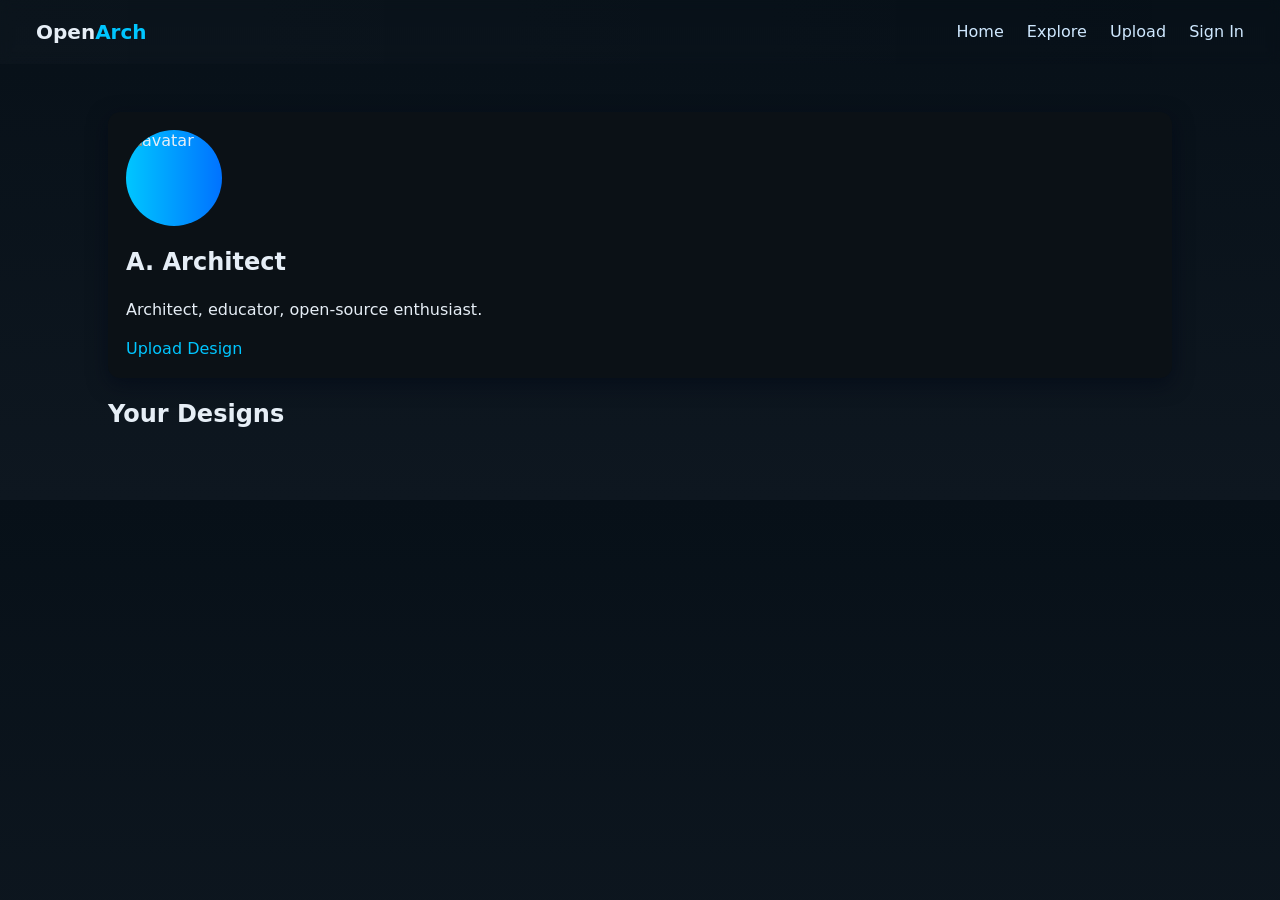
==== account.html @ 58270440 "Had chat fill out website" ====
<!doctype html>
<html lang="en">
<head>
  <meta charset="utf-8" />
  <meta name="viewport" content="width=device-width,initial-scale=1" />
  <title>Account  Open Architecture</title>
  <link rel="stylesheet" href="assets/css/styles.css">
</head>
<body>
  <header class="site-header">
    <div class="brand">Open<span>Arch</span></div>
    <nav>
      <a href="index.html">Home</a>
      <a href="search.html">Explore</a>
      <a href="upload.html">Upload</a>
      <a href="account.html" id="accountLink">Account</a>
      <a href="login.html" id="loginLink">Sign In</a>
    </nav>
  </header>

  <main class="container account-page">
    <aside class="profile card">
      <img src="assets/images/avatar.png" class="avatar" alt="avatar">
      <h2 id="acctName">A. Architect</h2>
      <p id="acctBio">Architect, educator, open-source enthusiast.</p>
      <a href="upload.html" class="btn">Upload Design</a>
    </aside>

    <section class="account-content">
      <h1>Your Designs</h1>
      <div id="userDesigns" class="results-grid">
        <!-- user designs -->
      </div>
    </section>
  </main>

  <script src="assets/js/app.js"></script>
</body>
</html>
---- assets/css/styles.css ----
/* Styles for OpenArch - simple modern aesthetic */
:root{--bg:#0f1720;--panel:#0b1116;--accent:#00c6ff;--accent2:#0072ff;--muted:#9aa4b2;--glass: rgba(255,255,255,0.03);}*{box-sizing:border-box;font-family:Inter,system-ui,Arial,sans-serif}body{margin:0;background:linear-gradient(180deg,#071018 0%, #0e1720 100%);color:#e6eef6;line-height:1.4}a{color:var(--accent);text-decoration:none}header.site-header{display:flex;align-items:center;justify-content:space-between;padding:18px 36px;background:linear-gradient(90deg,rgba(255,255,255,0.02),transparent);backdrop-filter:blur(6px)}header .brand{font-weight:700;font-size:20px}header .brand span{color:var(--accent)}header nav a{margin-left:18px;color:#cfe8ff}main.hero{display:flex;align-items:center;justify-content:space-between;padding:48px 36px;gap:24px}main.hero .hero-inner{max-width:54%}main.hero h1{font-size:44px;margin:0 0 12px;color:#fff;letter-spacing:-0.02em}main.hero p{color:var(--muted);font-size:18px}.hero-cta .btn{display:inline-block;padding:12px 20px;border-radius:10px;background:linear-gradient(90deg,var(--accent),var(--accent2));color:#ffffff;font-weight:700;margin-right:12px;box-shadow:0 6px 20px rgba(0,110,255,0.12);border:0}.btn.secondary{background:transparent;border:1px solid rgba(255,255,255,0.06);color:#cfe8ff}.container{max-width:1100px;margin:48px auto;padding:0 18px}.vision h2{font-size:28px;margin-bottom:8px}.cards{display:flex;gap:18px;margin-top:18px}.card{background:var(--panel);padding:18px;border-radius:12px;flex:1;box-shadow:0 6px 20px rgba(2,8,23,0.6)}.card h3{margin-top:0}.site-footer{padding:24px;text-align:center;color:var(--muted)}.search-bar{display:flex;gap:8px;align-items:center;margin:18px 0}.search-bar input{flex:1;padding:12px;border-radius:10px;border:1px solid rgba(255,255,255,0.04);background:var(--glass);color:#fff}.search-bar select{padding:12px;border-radius:10px;background:transparent;border:1px solid rgba(255,255,255,0.04);color:#fff}.results-grid{display:grid;grid-template-columns:repeat(auto-fill,minmax(240px,1fr));gap:16px}a.result{display:flex;gap:12px;align-items:center;padding:12px;border-radius:12px;background:linear-gradient(180deg,rgba(255,255,255,0.02),transparent);border:1px solid rgba(255,255,255,0.02)}a.result img{width:96px;height:72px;object-fit:cover;border-radius:8px}.design-page{display:flex;gap:32px;align-items:flex-start}.design-media img{width:560px;height:380px;object-fit:cover;border-radius:12px;box-shadow:0 20px 60px rgba(2,8,23,0.7)}.design-info{flex:1}.details{list-style:none;padding:0}.auth .card,.card.form{padding:18px;border-radius:12px;background:var(--panel)}label{display:block;margin-bottom:12px}input[type=text],input[type=email],input[type=password],textarea,select{width:100%;padding:10px;border-radius:8px;border:1px solid rgba(255,255,255,0.04);background:transparent;color:#fff}.form-actions{display:flex;gap:12px;align-items:center}.avatar{width:96px;height:96px;border-radius:999px;background:linear-gradient(90deg,var(--accent),var(--accent2));display:block;margin-bottom:12px}@media (max-width:900px){main.hero{flex-direction:column}.design-media img{width:100%;height:auto}}
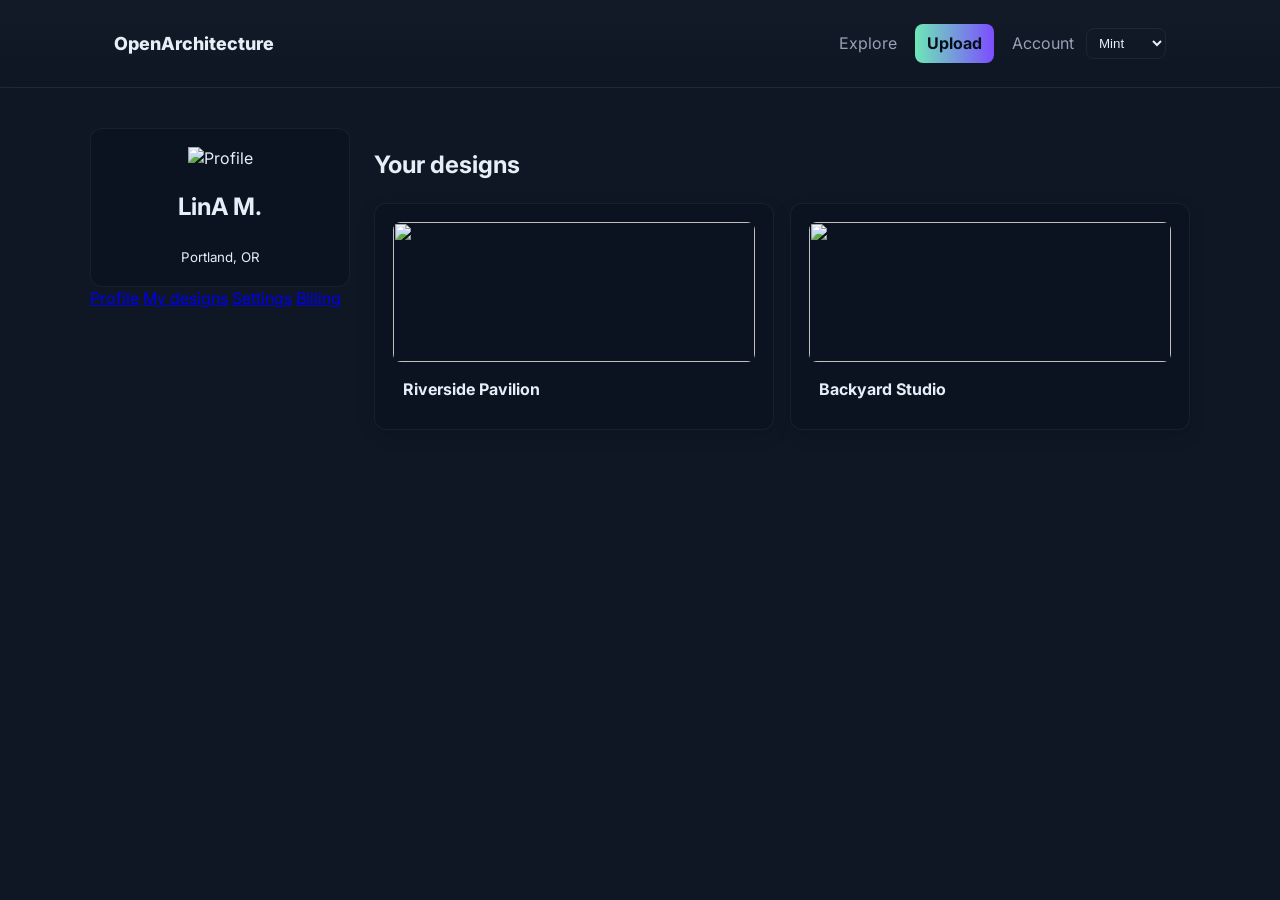
==== commit d6f09bd2: "Alt design but still mostly monochrome" ====
--- a/account.html
+++ b/account.html
@@ -4,36 +4,61 @@
   <meta charset="utf-8" />
   <meta name="viewport" content="width=device-width,initial-scale=1" />
   <title>Account  Open Architecture</title>
-  <link rel="stylesheet" href="assets/css/styles.css">
+  <link href="https://fonts.googleapis.com/css2?family=Inter:wght@300;400;600;800&display=swap" rel="stylesheet">
+  <link rel="stylesheet" href="/css/styles.css">
 </head>
 <body>
   <header class="site-header">
-    <div class="brand">Open<span>Arch</span></div>
-    <nav>
-      <a href="index.html">Home</a>
-      <a href="search.html">Explore</a>
-      <a href="upload.html">Upload</a>
-      <a href="account.html" id="accountLink">Account</a>
-      <a href="login.html" id="loginLink">Sign In</a>
-    </nav>
+    <div class="container nav">
+      <a class="brand" href="/">OpenArchitecture</a>
+      <nav>
+        <a href="/search.html">Explore</a>
+        <a href="/upload.html" class="cta">Upload</a>
+        <a href="/account.html">Account</a>
+        <select class="theme-select" id="themeSelectAccount" aria-label="Theme selector">
+          <option value="mint">Mint</option>
+          <option value="sunset">Sunset</option>
+          <option value="ocean">Ocean</option>
+          <option value="paper">Paper</option>
+        </select>
+      </nav>
+    </div>
   </header>
 
   <main class="container account-page">
-    <aside class="profile card">
-      <img src="assets/images/avatar.png" class="avatar" alt="avatar">
-      <h2 id="acctName">A. Architect</h2>
-      <p id="acctBio">Architect, educator, open-source enthusiast.</p>
-      <a href="upload.html" class="btn">Upload Design</a>
+    <aside class="account-sidebar">
+      <div class="profile">
+        <img src="/images/avatar.jpg" alt="Profile" />
+        <h2>LinA M.</h2>
+        <small>Portland, OR</small>
+      </div>
+      <nav>
+        <a href="#">Profile</a>
+        <a href="#">My designs</a>
+        <a href="#">Settings</a>
+        <a href="#">Billing</a>
+      </nav>
     </aside>
 
-    <section class="account-content">
-      <h1>Your Designs</h1>
-      <div id="userDesigns" class="results-grid">
+    <section class="account-main">
+      <h1>Your designs</h1>
+      <div class="grid" id="myDesigns">
         <!-- user designs -->
       </div>
     </section>
   </main>
 
-  <script src="assets/js/app.js"></script>
+  <script src="/js/account.js"></script>
+  <script>
+    const sel = document.getElementById('themeSelectAccount')
+    const saved = localStorage.getItem('oa.theme') || 'mint'
+    document.documentElement.dataset.theme = saved
+    if(sel) sel.value = saved
+    sel?.addEventListener('change', e=>{
+      const v = e.target.value
+      document.documentElement.dataset.theme = v
+      localStorage.setItem('oa.theme', v)
+    })
+  </script>
 </body>
-</html>+</html>
--- a/css/styles.css
+++ b/css/styles.css
@@ -0,0 +1,179 @@
+/* Themeable CSS variables — switch themes via document.documentElement.dataset.theme = 'mint' | 'sunset' | 'ocean' | 'paper' */
+:root{
+  /* semantic tokens used across the site */
+  --bg: #0f1724; /* page background */
+  --card: #0b1220; /* surface / cards */
+  --muted: #98a0b3; /* subdued text */
+  --accent: #6ee7b7; /* primary accent */
+  --accent-2: #7c4dff; /* secondary accent (gradient end) */
+  --text: #e6eef8; /* main text */
+  --glass: rgba(255,255,255,0.04);
+  --radius: 12px;
+  --max-width: 1100px;
+  --focus: rgba(110,231,183,0.18);
+  --border: rgba(255,255,255,0.06);
+  --header-bg: linear-gradient(180deg, rgba(255,255,255,0.02), transparent);
+  --card-shadow: 0 10px 30px rgba(6,10,18,0.6);
+  --hero-overlay: linear-gradient(180deg, rgba(0,0,0,0.0), rgba(0,0,0,0.18));
+}
+
+/* Mint (default) */
+:root, :root[data-theme='mint']{
+  --bg: #0f1724;
+  --card: #0b1220;
+  --muted: #98a0b3;
+  --accent: #6ee7b7;
+  --accent-2: #7c4dff;
+  --text: #e6eef8;
+  --focus: rgba(110,231,183,0.12);
+  --border: rgba(255,255,255,0.06);
+  --header-bg: linear-gradient(180deg, rgba(255,255,255,0.02), transparent);
+  --card-shadow: 0 10px 30px rgba(6,10,18,0.6);
+  --hero-overlay: linear-gradient(180deg, rgba(110,231,183,0.06), rgba(124,77,255,0.02));
+}
+
+/* Sunset: warm coral / gold */
+:root[data-theme='sunset']{
+  --bg: linear-gradient(180deg,#1a0f12,#12090a);
+  --card: #1a0f12;
+  --muted: #d6b7a8;
+  --accent: #ffb366; /* warm gold */
+  --accent-2: #ff6b6b; /* coral */
+  --text: #fff6f3;
+  --focus: rgba(255,182,102,0.12);
+  --border: rgba(255,182,102,0.08);
+  --header-bg: linear-gradient(180deg, rgba(255,182,102,0.02), transparent);
+  --card-shadow: 0 10px 30px rgba(20,8,8,0.6);
+  --hero-overlay: linear-gradient(180deg, rgba(255,182,102,0.06), rgba(255,107,107,0.03));
+}
+
+/* Ocean: deep blue / teal */
+:root[data-theme='ocean']{
+  --bg: linear-gradient(180deg,#031527,#021018);
+  --card: #072033;
+  --muted: #86b4c6;
+  --accent: #2dd4bf; /* teal */
+  --accent-2: #3b82f6; /* blue */
+  --text: #e6f6f9;
+  --focus: rgba(45,212,191,0.12);
+  --border: rgba(45,212,191,0.06);
+  --header-bg: linear-gradient(180deg, rgba(45,212,191,0.02), transparent);
+  --card-shadow: 0 10px 30px rgba(2,10,18,0.6);
+  --hero-overlay: linear-gradient(180deg, rgba(45,212,191,0.06), rgba(59,130,246,0.03));
+}
+
+/* Paper: light, muted neutrals for a daytime/print feel */
+:root[data-theme='paper']{
+  --bg: linear-gradient(180deg,#f7f5f2,#efece8);
+  --card: #ffffff;
+  --muted: #6b6b6b;
+  --accent: #ffb703; /* saffron */
+  --accent-2: #fb5607; /* rust */
+  --text: #111111;
+  --focus: rgba(251,86,7,0.06);
+  --border: rgba(17,17,17,0.06);
+  --header-bg: linear-gradient(180deg, rgba(17,17,17,0.02), transparent);
+  --card-shadow: 0 8px 20px rgba(17,17,17,0.06);
+  --hero-overlay: linear-gradient(180deg, rgba(255,183,3,0.04), rgba(251,86,7,0.02));
+}
+
+/* base layout */
+*{box-sizing:border-box}
+html,body{height:100%}
+body{
+  margin:0;
+  font-family:Inter, system-ui, -apple-system, 'Segoe UI', Roboto, 'Helvetica Neue', Arial;
+  background: var(--bg);
+  color:var(--text);
+  -webkit-font-smoothing:antialiased;
+  -moz-osx-font-smoothing:grayscale;
+  line-height:1.45;
+}
+.container{max-width:var(--max-width);margin:0 auto;padding:24px}
+
+.site-header{backdrop-filter: blur(6px);position:sticky;top:0;z-index:50;border-bottom:1px solid var(--border);background:var(--header-bg)}
+.site-header .nav{display:flex;align-items:center;justify-content:space-between}
+.brand{font-weight:800;color:var(--text);text-decoration:none;font-size:18px}
+.site-header nav{display:flex;align-items:center}
+.site-header nav a{color:var(--muted);text-decoration:none;margin-left:18px}
+.site-header nav a.cta{padding:8px 12px;border-radius:8px;background:linear-gradient(90deg,var(--accent),var(--accent-2));color:#051019;font-weight:700}
+.site-header nav a:hover{color:var(--accent)}
+
+/* Theme select styling */
+.theme-select{
+  margin-left:12px;padding:6px 8px;border-radius:8px;border:1px solid var(--border);background:transparent;color:var(--text)
+}
+
+.hero{padding:48px 0}
+.hero-inner{display:flex;gap:28px;align-items:center}
+.hero-copy{flex:1}
+.hero h1{font-size:36px;margin:0 0 12px}
+.hero p{margin:0 0 16px;color:var(--muted)}
+.hero-ctas .btn{margin-right:12px}
+
+.hero-card{width:320px;border-radius:var(--radius);overflow:hidden;background:linear-gradient(180deg,rgba(255,255,255,0.02),transparent);box-shadow:var(--card-shadow);border:1px solid var(--border);position:relative}
+.card-top img{display:block;width:100%;height:200px;object-fit:cover}
+.card-top::after{content:'';position:absolute;left:0;right:0;top:0;height:200px;background:var(--hero-overlay);pointer-events:none}
+.card-bottom{padding:12px;background:linear-gradient(180deg,transparent, rgba(0,0,0,0.02))}
+
+.vision{padding:40px 0}
+.vision h2{margin-top:0}
+.grid{display:grid;grid-template-columns:repeat(auto-fit,minmax(220px,1fr));gap:16px}
+.card{background:var(--card);padding:18px;border-radius:12px;border:1px solid var(--border);box-shadow:0 6px 18px rgba(0,0,0,0.12)}
+.card h3{margin-top:0}
+
+.featured{padding:30px 0}
+#featured-grid .design-card{padding:0;background:linear-gradient(180deg,rgba(255,255,255,0.02),transparent);overflow:hidden;border-radius:12px}
+.design-card img{width:100%;height:160px;object-fit:cover;display:block}
+.design-card .info{padding:12px}
+
+.site-footer{border-top:1px solid var(--border);padding:24px 0;margin-top:40px;color:var(--muted)}
+.site-footer .container{display:flex;justify-content:space-between;align-items:center}
+.site-footer a{color:var(--muted)}
+.site-footer a:hover{color:var(--accent)}
+
+/* Search and results */
+.search-hero{padding:40px 0}
+.search-form{display:flex;gap:8px}
+.search-form input, .search-form select{padding:12px;border-radius:10px;border:1px solid var(--border);background:var(--glass);color:var(--text);min-width:0}
+
+.btn{display:inline-block;padding:10px 14px;border-radius:10px;background:transparent;border:1px solid var(--border);color:var(--text);text-decoration:none}
+.btn-primary{background:linear-gradient(90deg,var(--accent),var(--accent-2));border:none;color:#051019}
+.btn.ghost{background:transparent;border:1px dashed var(--border)}
+.muted{color:var(--muted);text-decoration:none}
+.muted:hover{color:var(--text)}
+
+.auth-page{display:flex;min-height:100vh;align-items:center;justify-content:center}
+.auth-card{background:var(--card);padding:28px;border-radius:14px;min-width:320px;max-width:420px;border:1px solid var(--border)}
+.auth-card h1{margin-top:0}
+.auth-form label{display:block;margin-bottom:12px;color:var(--muted)}
+.auth-form input, .auth-form textarea, .auth-form select{width:100%;padding:10px;border-radius:8px;border:1px solid var(--border);background:var(--glass);color:var(--text)}
+.auth-actions{display:flex;justify-content:space-between;align-items:center;margin-top:12px}
+
+.account-page{display:flex;gap:24px;padding:40px 0}
+.account-sidebar{width:260px}
+.account-sidebar .profile{background:var(--card);padding:18px;border-radius:12px;text-align:center;border:1px solid var(--border)}
+.account-main{flex:1}
+
+.design-page{display:grid;grid-template-columns:1fr 320px;gap:24px;padding:40px 0}
+.design-media img{width:100%;border-radius:12px}
+.design-info .meta{color:var(--muted)}
+.design-sidebar .card{margin-bottom:12px}
+.gallery-grid{display:grid;grid-template-columns:repeat(3,1fr);gap:6px}
+.gallery-grid img{width:100%;height:60px;object-fit:cover;border-radius:6px}
+
+/* more prominent accents: apply subtle accent backgrounds where appropriate */
+.badge{display:inline-block;padding:6px 8px;border-radius:8px;background:linear-gradient(90deg, rgba(255,255,255,0.03), transparent);color:var(--muted);border:1px solid var(--border)}
+.accent-bg{background:linear-gradient(90deg,var(--accent),var(--accent-2));color:#051019;padding:6px 10px;border-radius:8px}
+
+/* focus outlines */
+:focus{outline:none;box-shadow:0 0 0 4px var(--focus);border-radius:8px}
+
+/* responsive tweaks */
+@media (max-width:900px){
+  .hero-inner{flex-direction:column}
+  .design-page{grid-template-columns:1fr}
+  .account-page{flex-direction:column}
+  .site-header .nav{padding:8px 24px}
+  .site-header nav a{margin-left:10px}
+}
